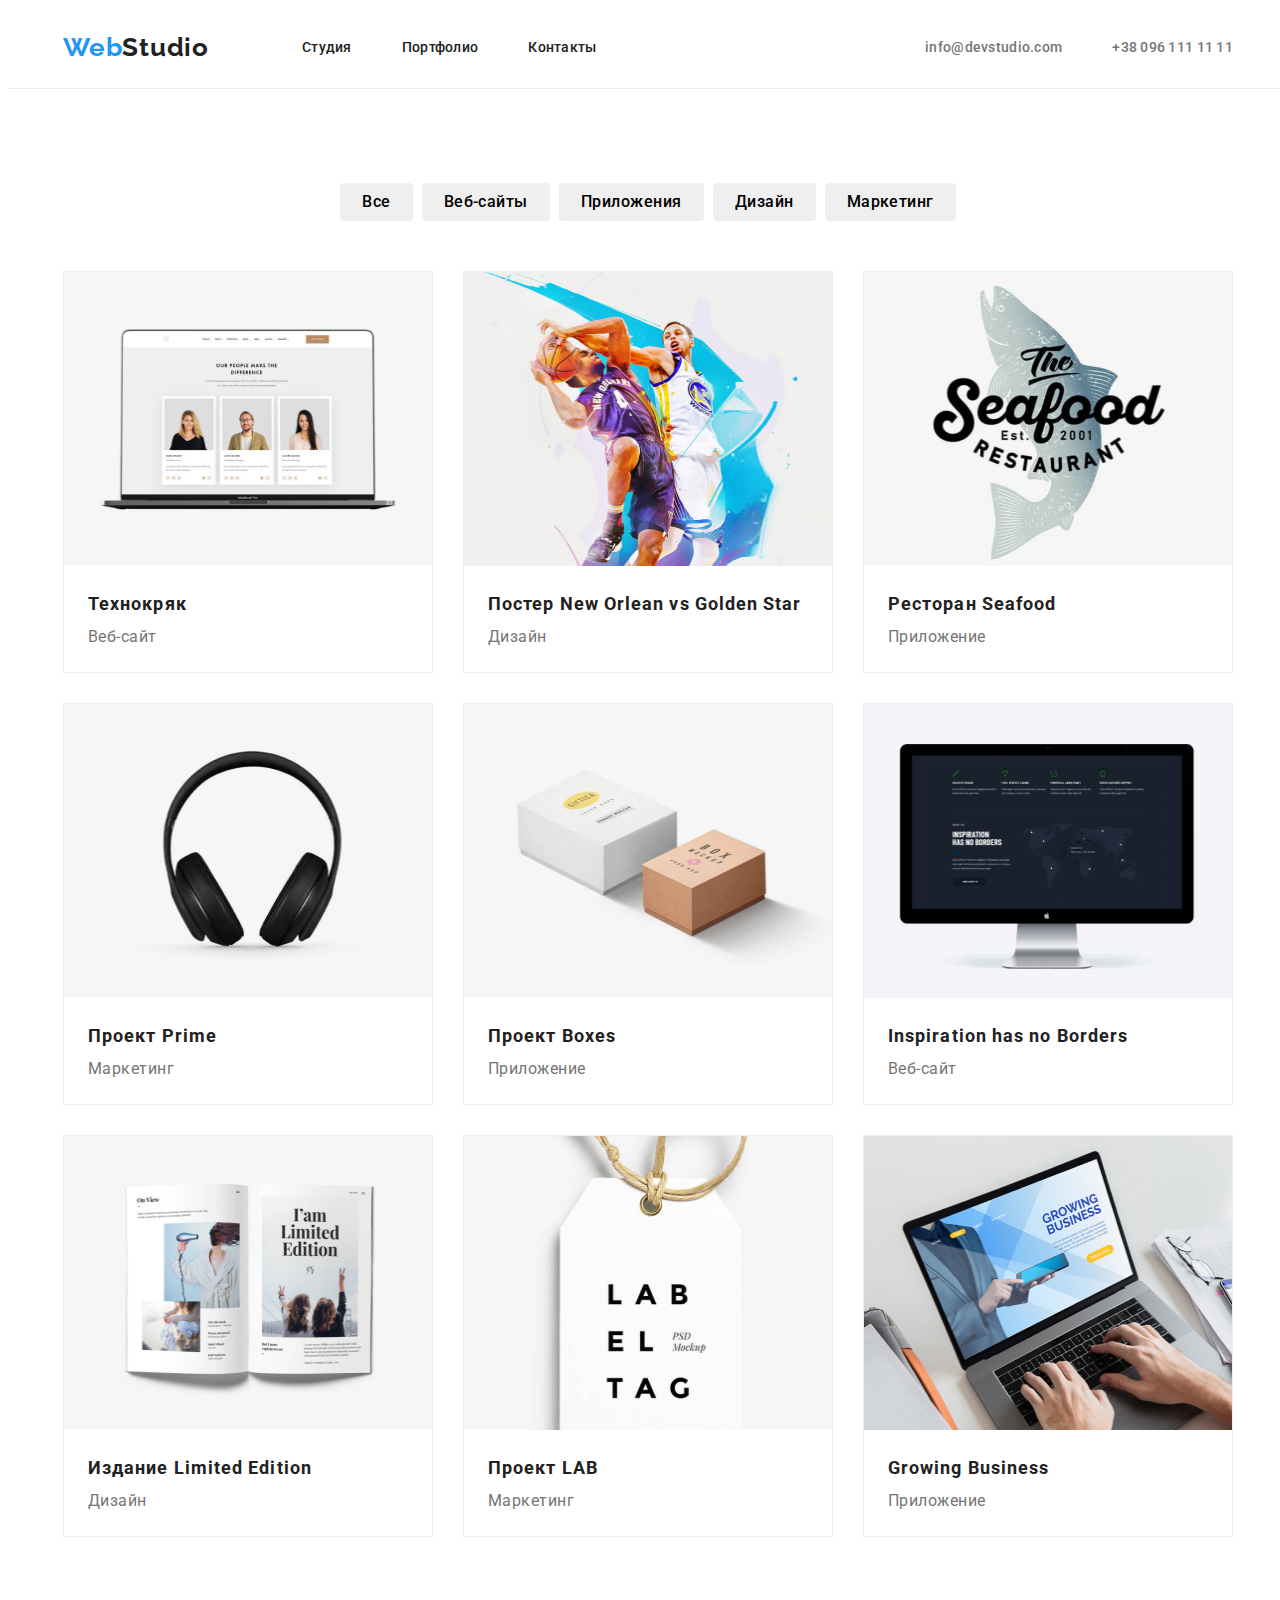
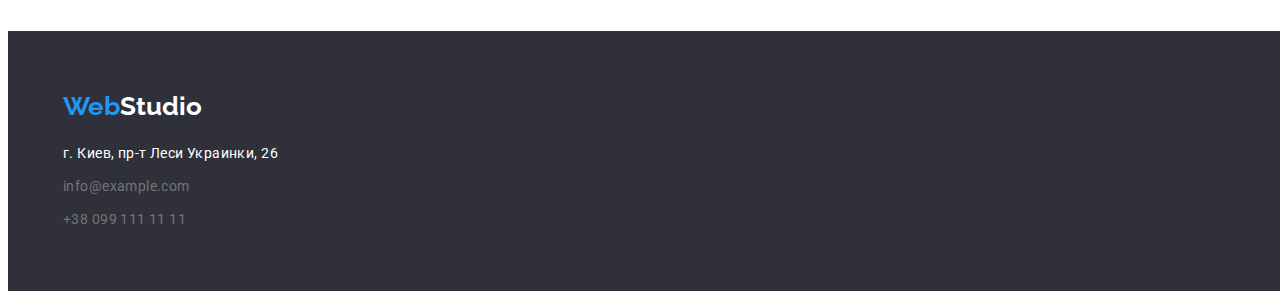
==== portfolio.html @ 1dcfb026 "Add files via upload" ====
<!DOCTYPE html>
<html lang="en">
<head>
	<link rel="preconnect" href="https://fonts.googleapis.com">
<link rel="preconnect" href="https://fonts.gstatic.com" crossorigin>
<link href="https://fonts.googleapis.com/css2?family=Montserrat:ital,wght@0,400;0,600;0,700;0,800;1,500&family=Raleway:wght@700&family=Roboto:wght@400;500;700;900&display=swap"
 rel="stylesheet">
 <link rel="stylesheet" href="https://cdnjs.cloudflare.com/ajax/libs/modern-normalize/1.1.0/modern-normalize.min.css" integrity="sha512-wpPYUAdjBVSE4KJnH1VR1HeZfpl1ub8YT/NKx4PuQ5NmX2tKuGu6U/JRp5y+Y8XG2tV+wKQpNHVUX03MfMFn9Q=="
  crossorigin="anonymous" referrerpolicy="no-referrer" />
	<link rel="stylesheet" type="text/css" href="css/portfolio.css">
	<title>Портфолио</title>
</head>
<body>
<header class="header">
	<div class="container header-container">
<nav class="nav">
			<a class="logo" href=""><span class="logo-blue">Web</span>Studio</a>
	<ul class="list-header">
		<li class="item-header"><a class="link-header" href="">Студия</a></li>
		<li class="item-header"><a class="link-header" href="">Портфолио</a></li>
		<li class="item-header"><a class="link-header" href="">Контакты</a></li>
	</ul>
</nav>
	<ul class="list-grey">
		<li class="item-grey"><a class="link-grey" href="mailto:info@devstudio.com">info@devstudio.com</a></li>
		<li class="item-grey"><a class="link-grey" href="tel:+380961111111">+38 096 111 11 11</a></li>
	</ul>
	</div>
</header>
<main class="main">
	<section class="section">
		<div class="container">
		<ul class="list-btn list">
			<li class="item-btn"><button type="button" class="btn">Все</button></li>
			<li class="item-btn"><button type="button" class="btn">Веб-сайты</button></li>
			<li class="item-btn"><button type="button" class="btn">Приложения</button></li>
			<li class="item-btn"><button type="button" class="btn">Дизайн</button></li>
			<li class="item-btn"><button type="button" class="btn">Маркетинг</button></li>
		</ul>
	<ul class="list">
		<li class="item">
				<img src="images/img.jpg" alt="ноутбук" width="368" height="294">
			<div class="div-text">
				<h2 class="title">Технокряк</h2>
				<p class="text">Веб-сайт</p>
			</div>
		</li>
		<li class="item">
				<img src="images/img2.jpg" alt="баскетбол" width="368" height="294">
			<div class="div-text">
				<h2 class="title">Постер New Orlean vs Golden Star</h2>
				<p class="text">Дизайн</p>
			</div>
		</li>
		<li class="item">
				<img src="images/img3.jpg" alt="лого ресторана" width="368" height="294">
			<div class="div-text">
				<h2 class="title">Ресторан Seafood</h2>
				<p class="text">Приложение</p>
			</div>
		</li>
		<li class="item">
				<img src="images/img4.jpg" alt="наушники" width="368" height="294">
			<div class="div-text">
				<h2 class="title">Проект Prime</h2>
				<p class="text">Маркетинг</p>
			</div>
		</li>
		<li class="item">
				<img src="images/img5.jpg" alt="коробки" width="368" height="294">
			<div class="div-text">
				<h2 class="title">Проект Boxes</h2>
				<p class="text">Приложение</p>
			</div>
		</li>
		<li class="item">
				<img src="images/img6.jpg" alt="монитор" width="368" height="294">
			<div class="div-text">
				<h2 class="title">Inspiration has no Borders</h2>
				<p class="text">Веб-сайт</p>
			</div>
		</li>
		<li class="item">
				<img src="images/img7.jpg" alt="журнал" width="368" height="294">
			<div class="div-text">
				<h2 class="title">Издание Limited Edition</h2>
				<p class="text">Дизайн</p>
			</div>
		</li>
		<li class="item">
				<img src="images/img8.jpg" alt="бирка" width="368" height="294">
			<div class="div-text">
				<h2 class="title">Проект LAB</h2>
				<p class="text">Маркетинг</p>
			</div>
		</li>
		<li class="item">
				<img src="images/img9.jpg" alt="печать на клавиатуре" width="368" height="294">
			<div class="div-text">
				<h2 class="title">Growing Business</h2>
				<p class="text">Приложение</p>
			</div>
		</li>
	</ul>
	</div>
	</section>
</main>
<footer class="footer">
	<div class="container">
	<a class="logo-footer" href=""><span class="logo-blue">Web</span>Studio</a>
		<address>
			<ul class="list-footer">
				<li class="item-footer"><a href="https://www.google.com/maps/d/u/0/viewer?msa=0&mid=10uSM3H-mIU3GznYo2szRIEphczw&ll=50.42732700000001%2C30.538092&z=17" class="link-footer-street">г. Киев, пр-т Леси Украинки, 26</a></li>
				<li class="item-footer"><a href="mailto:info@example.com" class="link-footer">info@example.com</a> </li>
				<li class="item-footer"><a href="tel:+380991111111" class="link-footer">+38 099 111 11 11</a></li>
			</ul>
			
				
		</address>
	</div>
</footer>
</body>
</html>
---- css/portfolio.css ----
p,
h1,
h2,
h3,
h4,
h5,
h6 {
  margin: 0;
}

ul {
  margin: 0;
  padding: 0;
}
*,
*:before,
*:after {
  box-sizing: border-box;
}

:focus,
:active {
  outline: none;
}

a:focus,
a:active {
  outline: none;
}

nav,
footer,
header,
aside {
  display: block;
}

html,
body {
  height: 100%;
  width: 100%;
  font-size: 100%;
  line-height: 1;
  font-size: 14px;
  -ms-text-size-adjust: 100%;
  -moz-text-size-adjust: 100%;
  -webkit-text-size-adjust: 100%;
}

input,
button,
textarea {
  font-family: inherit;
}

input::-ms-clear {
  display: none;
}
button {
  cursor: pointer;
}
button::-moz-focus-inner {
  padding: 0;
  border: 0;
}
a,
a:visited,
a:hover {
  text-decoration: none;
}
ul,
li {
  list-style: none;
}
img {
  vertical-align: top;
}

h1,
h2,
h3,
h4,
h5,
h6 {
  font-size: inherit;
  font-weight: 400;
}

.visually-hidden {
  position: absolute;
  width: 1px;
  height: 1px;
  margin: -1px;
  padding: 0;
  overflow: hidden;
  border: 0;
  clip: rect(0 0 0 0);
}

button {
  cursor: pointer;
}

:root {
  --accent-color: #212121;
  --color-blue: #2196f3;
  --color-grey: #757575;
  --color-white: #ffffff;
}
body {
  font-family: roboto, sans-serif;
}

/*------------HEADER----------*/
.container {
  width: 1200px;
  padding-left: 15px;
  padding-right: 15px;
  margin: 0 auto;
}
.header {
  border-bottom: solid 1px #ececec;
}
.nav {
  display: flex;
}
.logo {
  padding-top: 24px;
  padding-bottom: 25px;
  margin-right: 93px;
  margin-left: 0;
  font-family: Raleway;
  font-weight: 700;
  font-size: 26px;
  line-height: 1.19;
  letter-spacing: 0.03em;
  color: var(--accent-color);
}
.logo-blue {
  color: var(--color-blue);
}
.header-container {
  display: flex;
}
.list-header {
  display: flex;
}
.link-header { 
  font-weight: 500;
  font-size: 14px;
  line-height: 1.14;
  letter-spacing: 0.02em;
}
.item-header{
  padding-top: 32px;
  padding-bottom: 32px;
}
.item-header:not(:last-child){
  margin-right: 50px;
}
.list-grey {
  margin-left: auto;
  display: flex;
}
.item-grey{
  padding-top: 32px;
  padding-bottom: 32px;
}
.item-grey:first-child{
  margin-right: 50px;
}
.link-grey {
  font-style: normal;
  font-weight: 500;
  font-size: 14px;
  line-height: 1.14;
  letter-spacing: 0.02em;
}

.link-header {
  color: var(--accent-color);
}
a.link-header:focus {
  color: var(--color-blue);
}
a.link-header:hover {
  color: var(--color-blue);
}
.link-grey {
  color: var(--color-grey);
}
a.link-grey:focus {
  color: var(--color-blue);
}
a.link-grey:hover {
  color: var(--color-blue);
}
/*------------MAIN---------*/
.section{
  padding-top: 94px;
  padding-bottom: 94px;
}
.list-btn {
  display: flex;
  justify-content: center;
  margin-bottom: 50px;
}
.btn {
  padding: 6px 22px;
}
.item-btn:not(:last-child) {
  margin-right: 9px;
}
.btn:hover {
  background-color: var(--color-blue);
  color: white;
}
.btn:focus {
  background-color: var(--color-blue);
  color: white;
}
.btn {
  border-style: none;
  border-radius: 4px;
  font-weight: 500;
  font-size: 16px;
  line-height: 26px;
  letter-spacing: 0.03em;
}
.list {
  list-style: none;
  display: flex;
  flex-wrap: wrap;
}

.item {
  border: 1px solid #eeeeee;
}
.item:not(:nth-child(3n)){
  margin-right: 30px;
}
.item{
  margin-bottom: 30px;
}
.item:nth-child(7){
  margin-bottom: 0;
}
.item:nth-child(8){
  margin-bottom: 0;
}
.item:nth-child(9){
  margin-bottom: 0;
}
.div-text{
  padding-top: 20px;
  padding-right: 24px;
  padding-left: 24px;
  padding-bottom: 20px;
}
.title {
  font-weight: 700;
  font-size: 18px;
  line-height: 2em;
  letter-spacing: 0.06em;
  color: var(--accent-color);
}
.text {
  font-size: 16px;
  line-height: 1.87em;
  letter-spacing: 0.03em;
  color: var(--color-grey);
}

/*-----------FOOTER---------*/

.footer {
  background-color: #2f303a;
padding-top: 60px;
padding-bottom: 60px; 
}

.logo-footer {
  font-family: Raleway;
  font-weight: 700;
  font-size: 26px;
  line-height: 1.19em;
  color: var(--color-white);
}

.item-footer:first-child {
  margin-top: 20px;
}
.item-footer:nth-child(2) {
  padding-top: 9px;
}
.item-footer:nth-child(3) {
  padding-top: 9px;
}

.link-footer {
  display: flex;
  font-style: normal;
  font-size: 14px;
  line-height: 1.71em;
  letter-spacing: 0.03em;
  color: var(--color-grey);
}
.link-footer-street{
  display: flex;
  font-style: normal;
  font-size: 14px;
  line-height: 1.71em;
  letter-spacing: 0.03em;
  color: var(--color-white);
}
a.link-footer-street:hover {
  color: var(--color-blue);
}
a.link-footer-street:focus {
  color: var(--color-blue);
}
a.link-footer:hover {
  color: var(--color-blue);
}
a.link-footer:focus {
  color: var(--color-blue);
}
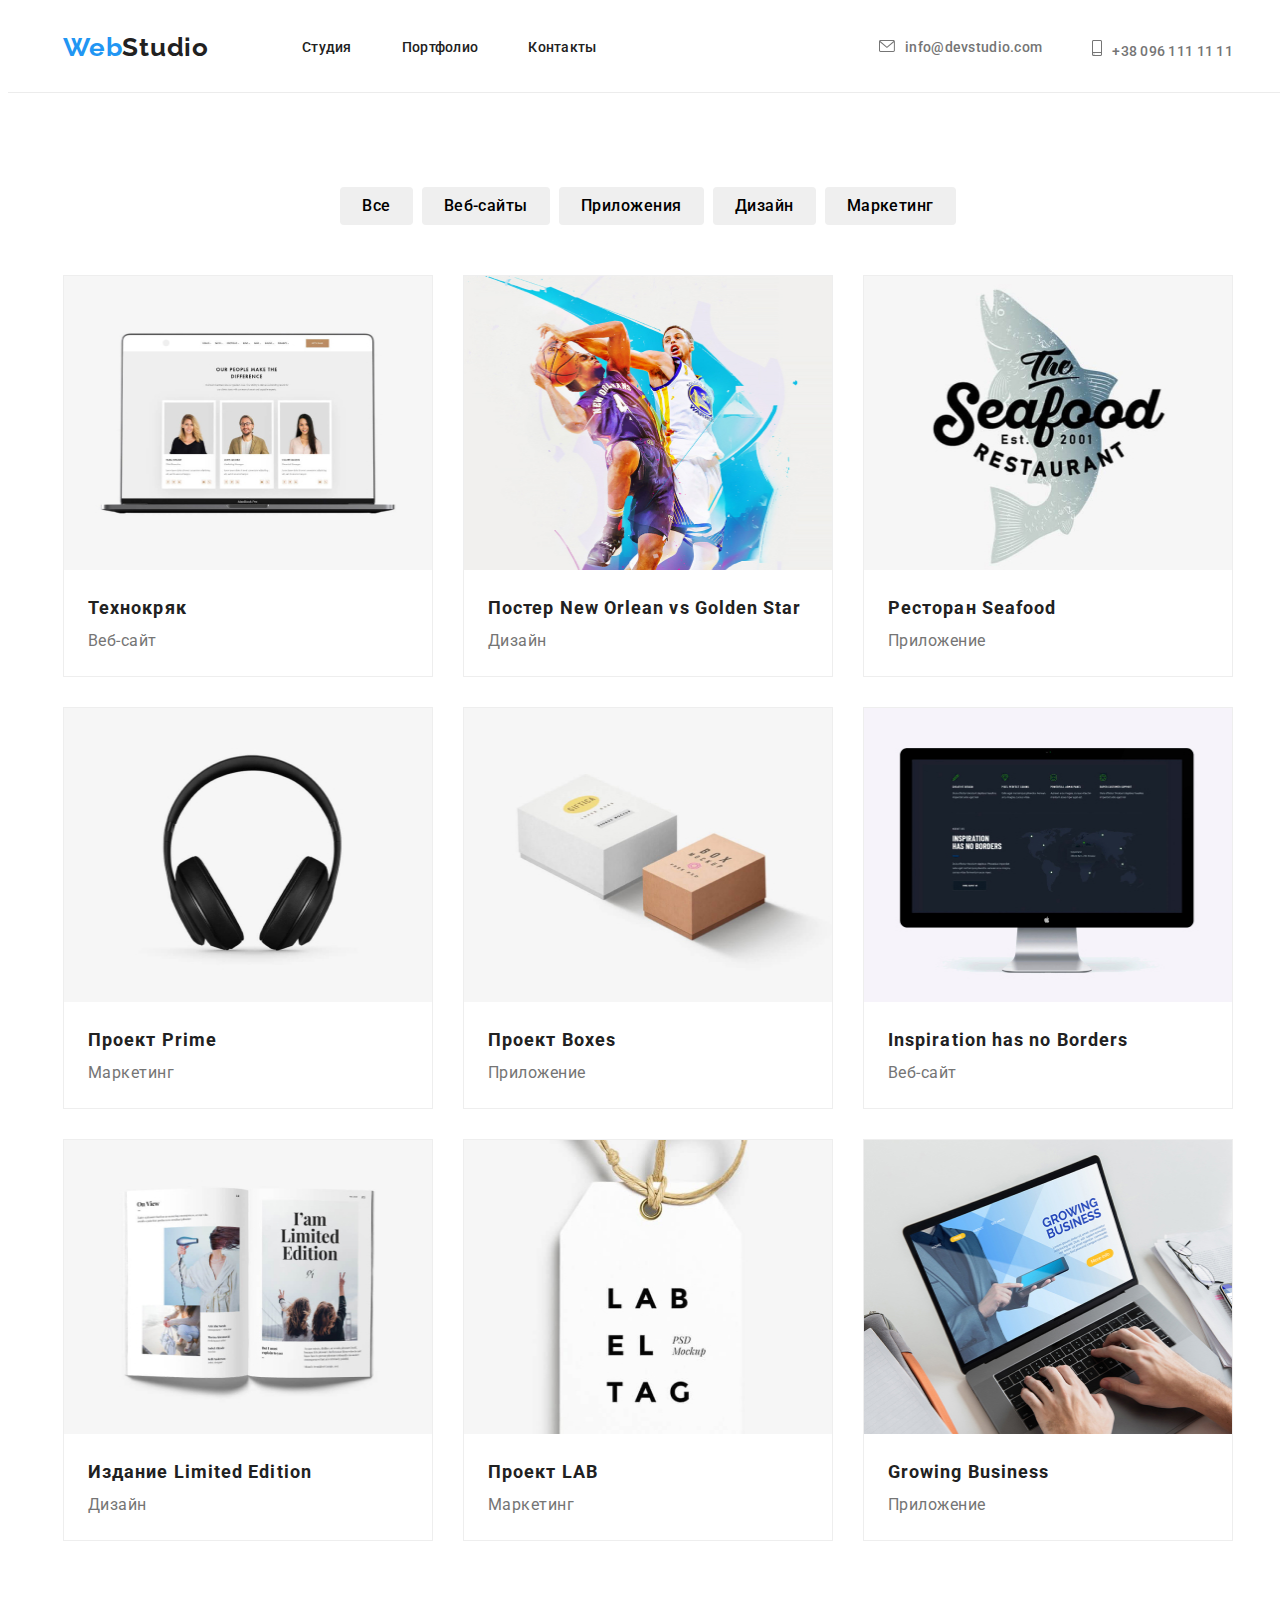
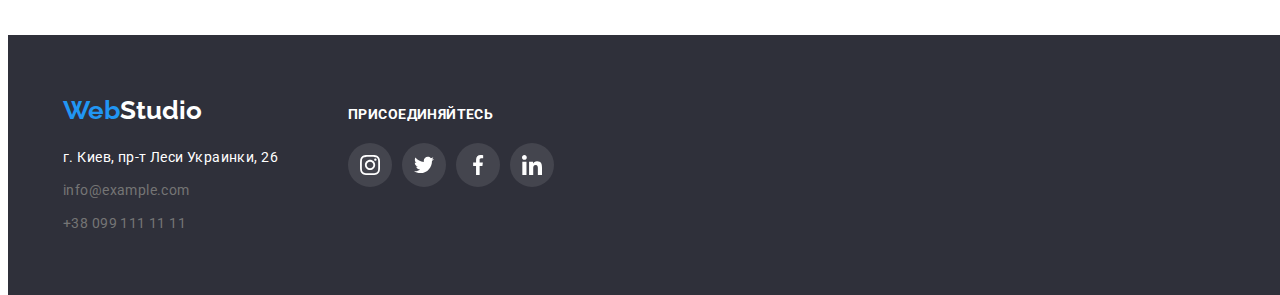
==== commit 38f69de0: "Update portfolio.html" ====
--- a/portfolio.html
+++ b/portfolio.html
@@ -22,8 +22,14 @@
 	</ul>
 </nav>
 	<ul class="list-grey">
-		<li class="item-grey"><a class="link-grey" href="mailto:info@devstudio.com">info@devstudio.com</a></li>
-		<li class="item-grey"><a class="link-grey" href="tel:+380961111111">+38 096 111 11 11</a></li>
+		<li class="item-grey"><a href="mailto:info@devstudio.com" class="link-grey">
+			<svg class="header-icon" width="16" height="12">
+			<use href="./images/icons.svg#icon-envelope"></use>
+		</svg>info@devstudio.com</a></li>
+		<li class="item-grey"><a href="tel:+380961111111" class="link-grey">
+			<svg class="header-icon" width="10" height="16">
+			<use href="./images/icons.svg#icon-smartphone"></use>
+		</svg>+38 096 111 11 11</a></li>
 	</ul>
 	</div>
 </header>
@@ -106,18 +112,51 @@
 	</section>
 </main>
 <footer class="footer">
-	<div class="container">
-	<a class="logo-footer" href=""><span class="logo-blue">Web</span>Studio</a>
-		<address>
-			<ul class="list-footer">
-				<li class="item-footer"><a href="https://www.google.com/maps/d/u/0/viewer?msa=0&mid=10uSM3H-mIU3GznYo2szRIEphczw&ll=50.42732700000001%2C30.538092&z=17" class="link-footer-street">г. Киев, пр-т Леси Украинки, 26</a></li>
-				<li class="item-footer"><a href="mailto:info@example.com" class="link-footer">info@example.com</a> </li>
-				<li class="item-footer"><a href="tel:+380991111111" class="link-footer">+38 099 111 11 11</a></li>
+		<div class="container footer-container">
+			<div>
+			<a href="" class="logo-footer"><span class="logo-blue">Web</span>Studio</a>
+			<address>
+				<ul class="list-footer">
+					<li class="item-footer"><a href="https://www.google.com/maps/d/u/0/viewer?msa=0&mid=10uSM3H-mIU3GznYo2szRIEphczw&ll=50.42732700000001%2C30.538092&z=17" class="link-footer-street">г. Киев, пр-т Леси Украинки, 26</a></li>
+					<li class="item-footer"><a href="mailto:info@example.com" class="link-footer">info@example.com</a></li>
+					<li class="item-footer"><a href="tel:+380991111111" class="link-footer">+38 099 111 11 11</a></li>
+				</ul>
+			</address>
+			</div>
+		<div class="footer-icon-div">
+			<h3 class="footer-title">присоединяйтесь</h3>
+			<ul class="footer-icon-list">
+				<li class="footer-icon-item">
+					<a href="" class="footer-icon-link">
+						<svg class="footer-icon" width="20" height="20">
+							<use href="./images/icons.svg#icon-instagram"></use>
+						</svg>
+					</a>
+				</li>
+				<li class="footer-icon-item">
+					<a href="" class="footer-icon-link">
+						<svg class="footer-icon" width="20" height="20">
+							<use href="./images/icons.svg#icon-twitter"></use>
+						</svg>
+					</a>
+				</li>
+				<li class="footer-icon-item">
+					<a href="" class="footer-icon-link">
+						<svg class="footer-icon" width="20" height="20">
+							<use href="./images/icons.svg#icon-facebook"></use>
+						</svg>
+					</a>
+				</li>
+				<li class="footer-icon-item">
+					<a href="" class="footer-icon-link">
+						<svg class="footer-icon" width="20" height="20">
+							<use href="./images/icons.svg#icon-linkedin"></use>
+						</svg>
+					</a>
+				</li>
 			</ul>
-			
-				
-		</address>
-	</div>
-</footer>
+		</div>
+		</div>
+	</footer>
 </body>
 </html>--- a/css/portfolio.css
+++ b/css/portfolio.css
@@ -176,7 +176,11 @@
   line-height: 1.14;
   letter-spacing: 0.02em;
 }
-
+.header-icon{
+  fill: var(--color-grey);
+  margin-right: 10px;
+  fill: currentColor;
+}
 .link-header {
   color: var(--accent-color);
 }
@@ -275,44 +279,96 @@
 
 .footer {
   background-color: #2f303a;
-padding-top: 60px;
-padding-bottom: 60px; 
-}
+  padding-top: 60px;
+  padding-bottom: 60px;
+
+}
+
 
 .logo-footer {
   font-family: Raleway;
   font-weight: 700;
   font-size: 26px;
-  line-height: 1.19em;
+  line-height: 1.19;
   color: var(--color-white);
+}
+.list-footer {
+  margin-top: 20px;
 }
 
 .item-footer:first-child {
   margin-top: 20px;
 }
 .item-footer:nth-child(2) {
-  padding-top: 9px;
+  margin-top: 9px;
 }
 .item-footer:nth-child(3) {
-  padding-top: 9px;
-}
-
-.link-footer {
+  margin-top: 9px;
+}
+.link-footer{
   display: flex;
   font-style: normal;
   font-size: 14px;
-  line-height: 1.71em;
-  letter-spacing: 0.03em;
-  color: var(--color-grey);
+  line-height: 1.71;
+  letter-spacing: 0.03em;
+    color: var(--color-grey);
 }
 .link-footer-street{
   display: flex;
   font-style: normal;
   font-size: 14px;
-  line-height: 1.71em;
+  line-height: 1.71;
   letter-spacing: 0.03em;
   color: var(--color-white);
 }
+.footer-container {
+  display: flex;
+}
+.footer-icon-div{
+  margin-left: 70px;
+padding-top: 12px;
+}
+.footer-title{
+  font-weight: bold;
+font-size: 14px;
+line-height: 1.14;
+letter-spacing: 0.03em;
+text-transform: uppercase;
+margin-bottom: 20px;
+color: var(--color-white);
+}
+.footer-icon-list{
+    display: flex;
+}
+.footer-icon-item:not(:last-child){
+  margin-right: 10px;
+}
+.footer-icon-item{
+  width: 44px;
+  height: 44px;
+}
+.footer-icon-link{
+  background: rgba(255, 255, 255, 0.1);
+  border-radius: 50%; 
+width: 100%;
+height: 100%;
+display: flex;
+align-items: center;
+justify-content: center;
+}
+.footer-icon{
+  fill: var(--color-white);
+}
+.footer-icon-link:hover ,
+.footer-icon-link:focus{
+  background-color: var(--color-blue)
+}
+.footer-icon-link:hover,
+.footer-icon-link:focus{
+fill: var(--color-white)
+}
+
+
 a.link-footer-street:hover {
   color: var(--color-blue);
 }
